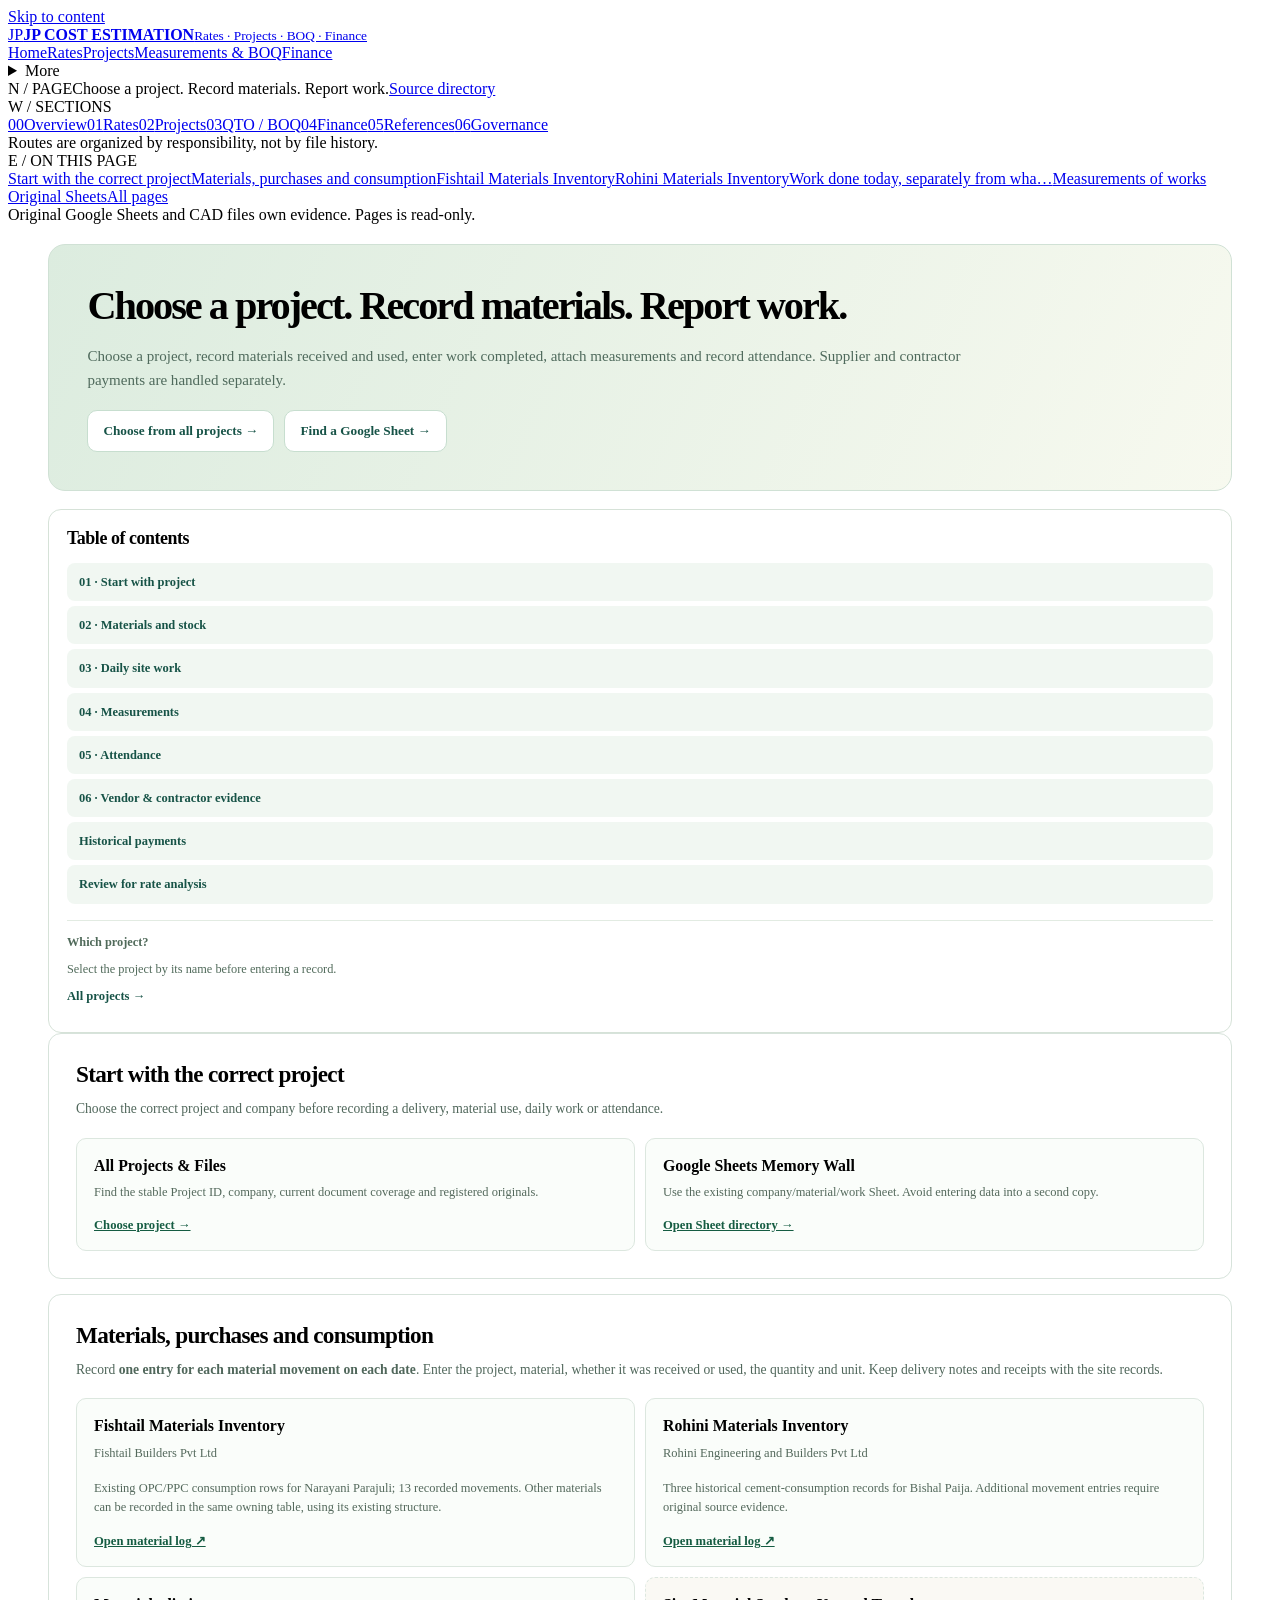
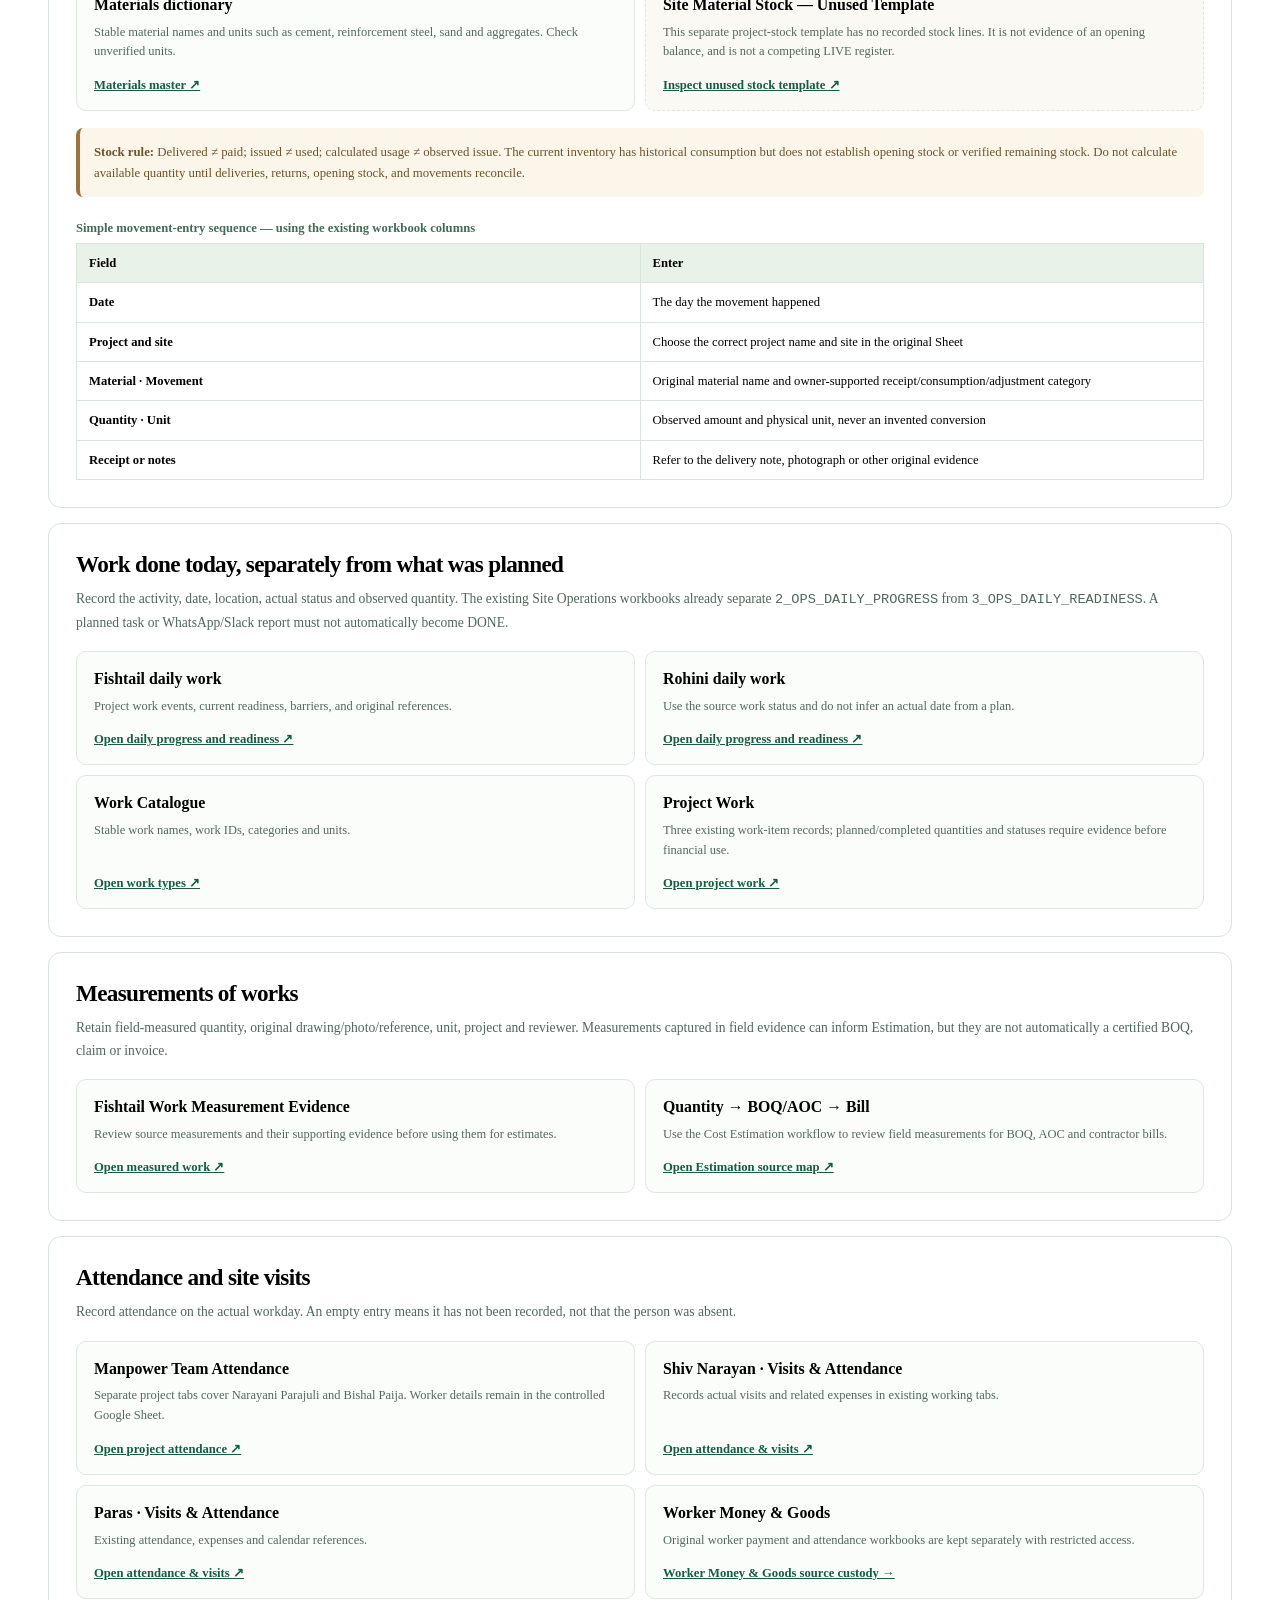
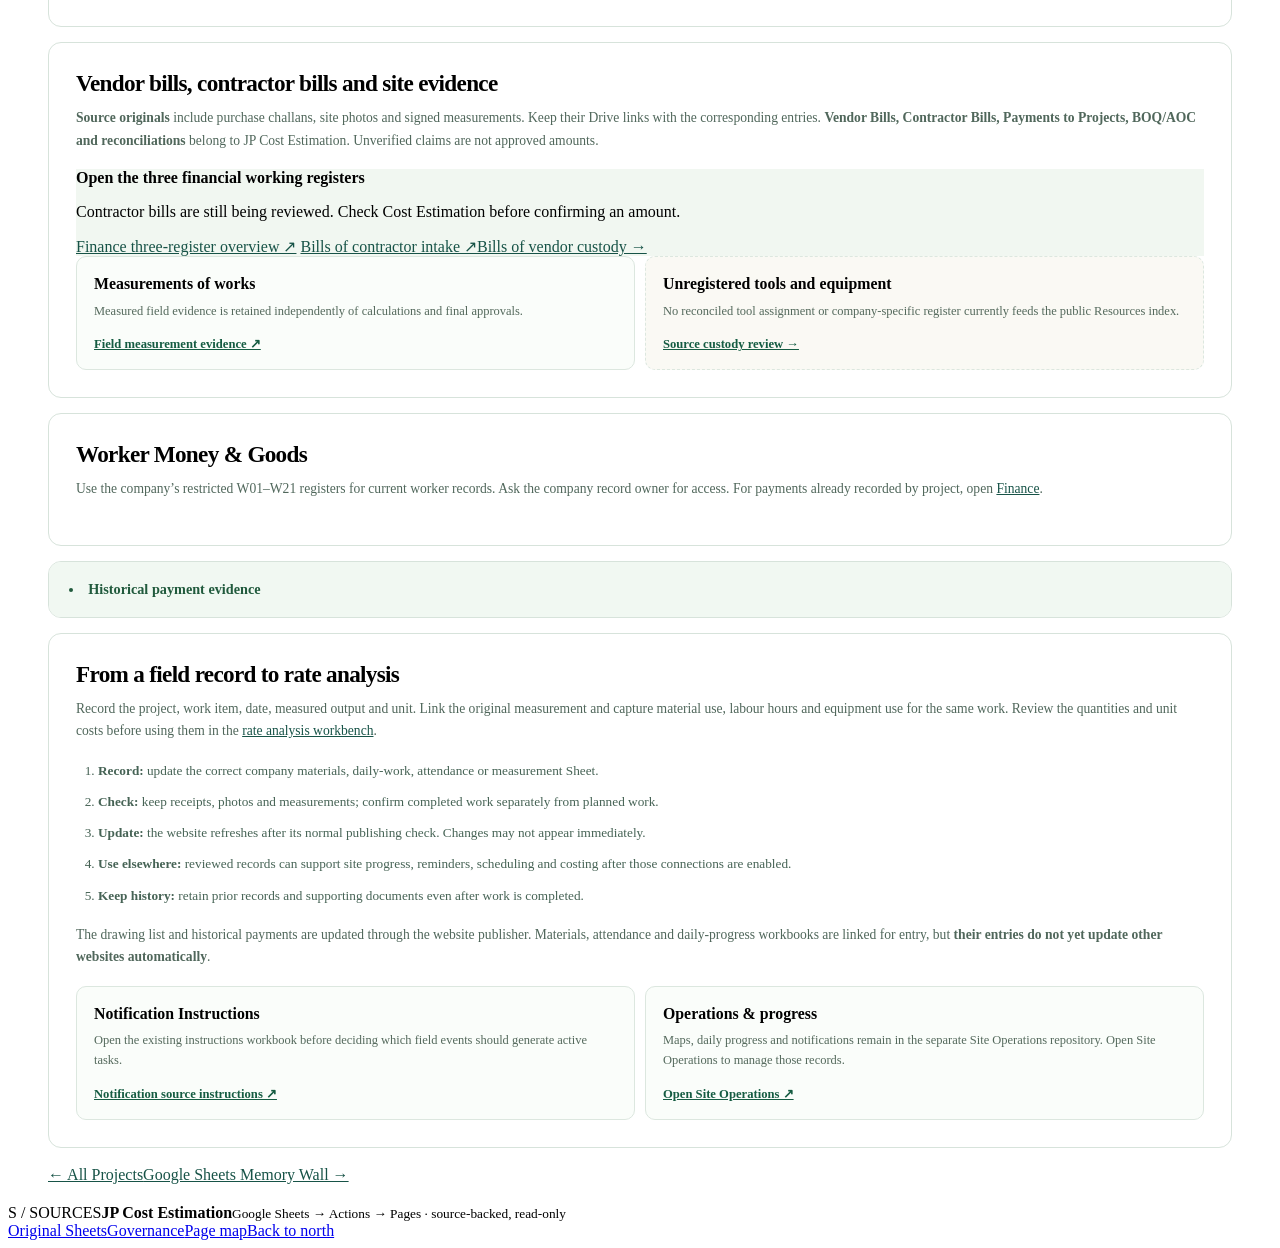
==== field.html @ a6ddfd49 "Migrate Field Resources to JP Cost Estimation" ====
<!doctype html>
<html lang="en">
<head>
  <meta charset="utf-8">
  <meta name="viewport" content="width=device-width, initial-scale=1">
  <meta name="description" content="Original project field records for measurements, materials, daily work and attendance.">
  <title>Field Resources · JP Cost Estimation</title>
  <link rel="stylesheet" href="./styles.css">
  <link rel="stylesheet" href="./site-theme-v0.8.css">
  <link rel="stylesheet" href="./department-pages.css">
  <link rel="stylesheet" href="./field-resources.css">
  <script defer src="./site-navigation-v0.8.js"></script>
  <script defer src="./field-payments.js"></script>
</head>
<body>
<main id="main" class="field-main">
<section class="field-hero"><h1>Choose a project. Record materials. Report work.</h1>
<p>Choose a project, record materials received and used, enter work completed, attach measurements and record attendance. Supplier and contractor payments are handled separately.</p>
<div class="field-hero-links"><a href="https://fabingurung.github.io/jp-field-desk-library/projects.html">Choose from all projects →</a><a href="./source-sheets.html">Find a Google Sheet →</a></div></section>
<div class="field-page-grid">
<aside class="field-left-nav" aria-label="Field Resources table of contents"><h2>Table of contents</h2><nav class="field-toc" aria-label="Field record sections">
<a href="#start">01 · Start with project</a><a href="#materials">02 · Materials and stock</a><a href="#daily-work">03 · Daily site work</a>
<a href="#measurements">04 · Measurements</a><a href="#attendance">05 · Attendance</a>
<a href="#unassigned">06 · Vendor &amp; contractor evidence</a><a href="#historical-payments">Historical payments</a>
<a href="#field-data-flow">Review for rate analysis</a>
</nav><div class="field-side-help"><strong>Which project?</strong><p>Select the project by its name before entering a record.</p><a href="https://fabingurung.github.io/jp-field-desk-library/projects.html">All projects →</a></div></aside>
<div class="field-center">
<section class="field-step" id="start"><h2>Start with the correct project</h2>
<p>Choose the correct project and company before recording a delivery, material use, daily work or attendance.</p>
<div class="field-link-rows"><article class="field-record"><h3>All Projects &amp; Files</h3><p>Find the stable Project ID, company, current document coverage and registered originals.</p><a href="https://fabingurung.github.io/jp-field-desk-library/projects.html">Choose project →</a></article>
<article class="field-record"><h3>Google Sheets Memory Wall</h3><p>Use the existing company/material/work Sheet. Avoid entering data into a second copy.</p><a href="./source-sheets.html">Open Sheet directory →</a></article></div>
</section>
<section class="field-step" id="materials"><h2>Materials, purchases and consumption</h2>
<p>Record <strong>one entry for each material movement on each date</strong>. Enter the project, material, whether it was received or used, the quantity and unit. Keep delivery notes and receipts with the site records.</p>
<div class="field-link-rows"><article class="field-record" id="fishtail"><h3>Fishtail Materials Inventory</h3><p class="field-company-name">Fishtail Builders Pvt Ltd</p><p>Existing OPC/PPC consumption rows for Narayani Parajuli; 13 recorded movements. Other materials can be recorded in the same owning table, using its existing structure.</p><a href="https://docs.google.com/spreadsheets/d/1YshLrDAJDg3CO8F1jmIr2Eucy0-TKwiviVNF5tiAfT0/edit" target="_blank" rel="noopener noreferrer">Open material log ↗</a></article>
<article class="field-record" id="rohini"><h3>Rohini Materials Inventory</h3><p class="field-company-name">Rohini Engineering and Builders Pvt Ltd</p><p>Three historical cement-consumption records for Bishal Paija. Additional movement entries require original source evidence.</p><a href="https://docs.google.com/spreadsheets/d/1GQQDRg3bDPVIrfs1oVm_ycmyBE5NlpxEKzu1DsAz6tk/edit" target="_blank" rel="noopener noreferrer">Open material log ↗</a></article>
<article class="field-record"><h3>Materials dictionary</h3><p>Stable material names and units such as cement, reinforcement steel, sand and aggregates. Check unverified units.</p><a href="https://docs.google.com/spreadsheets/d/10D96YqZn6NbbSm6X6nsPVw4tG_IELIj957uZ2DmhJZs/edit" target="_blank" rel="noopener noreferrer">Materials master ↗</a></article>
<article class="field-record field-empty"><h3>Site Material Stock — Unused Template</h3><p>This separate project-stock template has no recorded stock lines. It is not evidence of an opening balance, and is not a competing LIVE register.</p><a href="https://docs.google.com/spreadsheets/d/1J0c-usE3jUubT_hCTxxklHzyVBzxoFZaJtCsuG3toWA/edit" target="_blank" rel="noopener noreferrer">Inspect unused stock template ↗</a></article></div>
<div class="field-rule"><strong>Stock rule:</strong> Delivered ≠ paid; issued ≠ used; calculated usage ≠ observed issue. The current inventory has historical consumption but does not establish opening stock or verified remaining stock. Do not calculate available quantity until deliveries, returns, opening stock, and movements reconcile.</div>
<table class="field-schema"><caption>Simple movement-entry sequence — using the existing workbook columns</caption><thead><tr><th>Field</th><th>Enter</th></tr></thead><tbody>
<tr><th>Date</th><td>The day the movement happened</td></tr>
<tr><th>Project and site</th><td>Choose the correct project name and site in the original Sheet</td></tr>
<tr><th>Material · Movement</th><td>Original material name and owner-supported receipt/consumption/adjustment category</td></tr>
<tr><th>Quantity · Unit</th><td>Observed amount and physical unit, never an invented conversion</td></tr>
<tr><th>Receipt or notes</th><td>Refer to the delivery note, photograph or other original evidence</td></tr>
</tbody></table></section>
<section class="field-step" id="daily-work"><h2>Work done today, separately from what was planned</h2>
<p>Record the activity, date, location, actual status and observed quantity. The existing Site Operations workbooks already separate <code>2_OPS_DAILY_PROGRESS</code> from <code>3_OPS_DAILY_READINESS</code>. A planned task or WhatsApp/Slack report must not automatically become DONE.</p>
<div class="field-link-rows"><article class="field-record"><h3>Fishtail daily work</h3><p>Project work events, current readiness, barriers, and original references.</p><a href="https://docs.google.com/spreadsheets/d/1-pE1d4uxytIZsKF8Tzu3eBDlXL4MLIYiGGvVoKMqo1k/edit" target="_blank" rel="noopener noreferrer">Open daily progress and readiness ↗</a></article>
<article class="field-record"><h3>Rohini daily work</h3><p>Use the source work status and do not infer an actual date from a plan.</p><a href="https://docs.google.com/spreadsheets/d/1agDIiVfTwicWAxix07HaukX7EemNdO4IyghYcBH_kys/edit" target="_blank" rel="noopener noreferrer">Open daily progress and readiness ↗</a></article>
<article class="field-record"><h3>Work Catalogue</h3><p>Stable work names, work IDs, categories and units.</p><a href="https://docs.google.com/spreadsheets/d/1D4T08NciyhlMxxTgTtik_SJWf-UaIytB56fNRsvuqms/edit" target="_blank" rel="noopener noreferrer">Open work types ↗</a></article>
<article class="field-record"><h3>Project Work</h3><p>Three existing work-item records; planned/completed quantities and statuses require evidence before financial use.</p><a href="https://docs.google.com/spreadsheets/d/17YPRpaXIdHloH5-lzsjUpNvXLbsDfrIrlsn2jZ-7KKc/edit" target="_blank" rel="noopener noreferrer">Open project work ↗</a></article></div></section>
<section class="field-step" id="measurements"><h2>Measurements of works</h2><p>Retain field-measured quantity, original drawing/photo/reference, unit, project and reviewer. Measurements captured in field evidence can inform Estimation, but they are not automatically a certified BOQ, claim or invoice.</p>
<div class="field-link-rows"><article class="field-record"><h3>Fishtail Work Measurement Evidence</h3><p>Review source measurements and their supporting evidence before using them for estimates.</p><a href="https://docs.google.com/spreadsheets/d/1NvvOD7UUDAvWVnGOC33q2MOy3h6ZDoD1Y2es9l3dpiY/edit" target="_blank" rel="noopener noreferrer">Open measured work ↗</a></article>
<article class="field-record"><h3>Quantity → BOQ/AOC → Bill</h3><p>Use the Cost Estimation workflow to review field measurements for BOQ, AOC and contractor bills.</p><a href="./source-sheets.html" target="_blank" rel="noopener noreferrer">Open Estimation source map ↗</a></article></div></section>
<section class="field-step" id="attendance"><h2>Attendance and site visits</h2><p>Record attendance on the actual workday. An empty entry means it has not been recorded, not that the person was absent.</p>
<div class="field-link-rows"><article class="field-record"><h3>Manpower Team Attendance</h3><p>Separate project tabs cover Narayani Parajuli and Bishal Paija. Worker details remain in the controlled Google Sheet.</p><a href="https://docs.google.com/spreadsheets/d/1FuFvccGvDwlszfzGL7_TP4qChBptA8Pil7eq6O5qlPw/edit" target="_blank" rel="noopener noreferrer">Open project attendance ↗</a></article>
<article class="field-record"><h3>Shiv Narayan · Visits &amp; Attendance</h3><p>Records actual visits and related expenses in existing working tabs.</p><a href="https://docs.google.com/spreadsheets/d/16B3tBDNF6YQgt79tptMSygSrsUZXoTWI3yDzUmNnWuc/edit" target="_blank" rel="noopener noreferrer">Open attendance & visits ↗</a></article>
<article class="field-record"><h3>Paras · Visits &amp; Attendance</h3><p>Existing attendance, expenses and calendar references.</p><a href="https://docs.google.com/spreadsheets/d/1blVxu1qfmZU06J5QNjwpyOBDnqtR9HzC_GEzk5WWFBw/edit" target="_blank" rel="noopener noreferrer">Open attendance & visits ↗</a></article>
<article class="field-record"><h3>Worker Money &amp; Goods</h3><p>Original worker payment and attendance workbooks are kept separately with restricted access.</p><a href="#workforce">Worker Money &amp; Goods source custody →</a></article></div></section>
<section class="field-step" id="unassigned"><h2>Vendor bills, contractor bills and site evidence</h2><p><strong>Source originals</strong> include purchase challans, site photos and signed measurements. Keep their Drive links with the corresponding entries. <strong>Vendor Bills, Contractor Bills, Payments to Projects, BOQ/AOC and reconciliations</strong> belong to JP Cost Estimation. Unverified claims are not approved amounts.</p>
<div class="finance-bridge"><h3>Open the three financial working registers</h3><p>Contractor bills are still being reviewed. Check Cost Estimation before confirming an amount.</p><nav><a href="./finance.html#cost-register-triad" target="_blank" rel="noopener noreferrer">Finance three-register overview ↗</a>
<a href="./memory-posters.html#contractor-bills-intake" target="_blank" rel="noopener noreferrer">Bills of contractor intake ↗</a><a href="./finance.html#cost-register-triad">Bills of vendor custody →</a></nav></div>
<div class="field-link-rows"><article class="field-record"><h3>Measurements of works</h3><p>Measured field evidence is retained independently of calculations and final approvals.</p><a href="https://docs.google.com/spreadsheets/d/1NvvOD7UUDAvWVnGOC33q2MOy3h6ZDoD1Y2es9l3dpiY/edit" target="_blank" rel="noopener noreferrer">Field measurement evidence ↗</a></article>
<article class="field-record field-empty"><h3>Unregistered tools and equipment</h3><p>No reconciled tool assignment or company-specific register currently feeds the public Resources index.</p><a href="./source-sheets.html">Source custody review →</a></article></div></section>
<section class="field-step" id="workforce">
<h2>Worker Money &amp; Goods</h2>
<p>Use the company’s restricted W01–W21 registers for current worker records. Ask the company record owner for access. For payments already recorded by project, open <a href="./finance.html#cost-register-triad">Finance</a>.</p>
</section>
<details class="field-archive" id="historical-payments"><summary>Historical payment evidence</summary><p class="field-archive-note">Reference history only. This is not today's attendance, current payroll or a certified payment balance.</p>
<section class="portal-section" id="historical-payment-records">

<h2>Historical worker payment transactions</h2>
<p>Original rows from <a href="https://docs.google.com/spreadsheets/d/1ShS8wI6OAZA6Is-DLJK3sVkJzl3i5mn5zK-on38fE9I/edit">Wage List 11 — PAYMENT — CLEAN v1.1</a>, tab <code>Payment</code>. Source fields and amounts are preserved. This is historical payment/advance/ration evidence, not independently certified payroll or the W01–W21 Money &amp; Goods ledger.</p>
<p class="portal-notice"><strong>Public publication:</strong> this source-derived table is visible to everyone who visits GitHub Pages. The access restrictions on the original Google Sheet do not apply to the generated public table. No bank or contact details are exported.</p>
<p id="payments-load-status" role="status" aria-live="polite">Loading the source-verified clean Payment publication…</p>
<div id="payment-controls" class="payment-controls" hidden>
<label for="payment-worker">Worker<select id="payment-worker"><option>Loading</option></select></label>
<label for="payment-category">Payment category<select id="payment-category"><option>Loading</option></select></label>
<label for="payment-site">Project / site<select id="payment-site"><option>Loading</option></select></label>
<button id="payment-reset" type="button">Reset filters</button>
</div>
<div id="payment-view" hidden>
<p id="payment-summary" role="status" aria-live="polite"></p>
<div class="payment-table-wrap" tabindex="0" role="region" aria-label="Source-derived historical payments, horizontally scrollable on small screens">
<table class="payment-table"><thead><tr><th>Date</th><th>Worker</th><th>Project / Site</th><th>Category</th><th>Amount (NPR)</th><th>Source evidence</th></tr></thead><tbody id="payment-record-body"></tbody></table></div>
<div class="payment-pager"><button type="button" id="payment-prev">Previous</button><span id="payment-page"></span><button type="button" id="payment-next">Next</button></div>
<p class="payment-caveat">Dates, amounts and source coordinates are recorded, not inferred. Negative contract adjustments retain their original signs. The original worker money ledger and final payable reconciliation remain separately governed.</p>
</div></section>

</details>
<section class="field-step" id="field-data-flow"><h2>From a field record to rate analysis</h2>
<p>Record the project, work item, date, measured output and unit. Link the original measurement and capture material use, labour hours and equipment use for the same work. Review the quantities and unit costs before using them in the <a href="./rate-workbench.html?view=analysis">rate analysis workbench</a>.</p><ol class="field-flow">
<li><strong>Record:</strong> update the correct company materials, daily-work, attendance or measurement Sheet.</li>
<li><strong>Check:</strong> keep receipts, photos and measurements; confirm completed work separately from planned work.</li>
<li><strong>Update:</strong> the website refreshes after its normal publishing check. Changes may not appear immediately.</li>
<li><strong>Use elsewhere:</strong> reviewed records can support site progress, reminders, scheduling and costing after those connections are enabled.</li>
<li><strong>Keep history:</strong> retain prior records and supporting documents even after work is completed.</li></ol>
<p>The drawing list and historical payments are updated through the website publisher. Materials, attendance and daily-progress workbooks are linked for entry, but <strong>their entries do not yet update other websites automatically</strong>.</p>
<div class="field-link-rows"><article class="field-record"><h3>Notification Instructions</h3><p>Open the existing instructions workbook before deciding which field events should generate active tasks.</p><a href="https://docs.google.com/spreadsheets/d/1ZPtTos8t9Cym_qnpiUhiyuTxndSc6sGzzv390ahAw4I/edit" target="_blank" rel="noopener noreferrer">Notification source instructions ↗</a></article>
<article class="field-record"><h3>Operations &amp; progress</h3><p>Maps, daily progress and notifications remain in the separate Site Operations repository. Open Site Operations to manage those records.</p><a href="https://fabingurung.github.io/jp-site-operations/" target="_blank" rel="noopener noreferrer">Open Site Operations ↗</a></article></div>
</section></div>

</div>
<nav class="page-trail"><a href="https://fabingurung.github.io/jp-field-desk-library/projects.html">← All Projects</a><a href="./source-sheets.html">Google Sheets Memory Wall →</a></nav>
</main>
</body>
</html>
---- field-resources.css ----
/* Field v2: one vertical task narrative, persistent table of contents, responsive rails. */
.field-main{max-width:1780px;margin:auto;padding:20px clamp(12px,2vw,34px) 44px}
.field-hero{padding:clamp(23px,3vw,43px);background:linear-gradient(115deg,#dcecdf,#f7f9ef);border:1px solid #d0e1d5;border-radius:17px}
.field-hero h1{font-size:clamp(1.85rem,3.15vw,3.1rem);line-height:1.14;letter-spacing:-.05em;margin:0 0 11px}
.field-hero p:not(.eyebrow){font-size:.94rem;line-height:1.6;color:#4f6a5c;max-width:930px}
.field-hero-links{display:flex;flex-wrap:wrap;gap:10px;margin-top:17px}
.field-hero-links a{background:#fff;color:#1d6344;border:1px solid #c7decf;border-radius:10px;padding:12px 15px;text-decoration:none;font-size:.83rem;font-weight:780}
.field-page-grid{display:grid;grid-template-columns:minmax(190px,220px) minmax(0,1fr) minmax(180px,245px);gap:16px;align-items:start;margin:18px 0}
.field-left-nav,.field-right-rail{border:1px solid #d6e2d8;background:#fff;border-radius:13px;padding:18px;position:sticky;top:15px}
.field-left-nav h2,.field-right-rail h2{font-size:1.12rem;margin:0 0 14px;letter-spacing:-.025em}
.field-toc{display:grid;gap:5px}
.field-toc a{color:#21593f;background:#f1f7f2;text-decoration:none;border-radius:8px;padding:11px 12px;font-size:.78rem;font-weight:770;line-height:1.3}
.field-toc a:hover,.field-toc a:focus-visible{background:#dcefe0}
.field-side-help{border-top:1px solid #e2ebe2;margin-top:16px;padding-top:14px;font-size:.77rem;color:#506a5a}
.field-side-help a,.field-right-rail>a{color:#165e42;font-weight:790;text-decoration:none;font-size:.79rem;display:block;margin:10px 0}
.field-right-rail li{margin-bottom:9px;font-size:.8rem;color:#355949}
.field-right-rail ol{padding-left:20px}.field-right-rail p{font-size:.76rem;color:#536d5e;line-height:1.6}
.field-center{display:grid;gap:15px;min-width:0}
.field-step,.field-archive{border:1px solid #d7e3db;background:#fff;border-radius:13px;padding:clamp(17px,2.5vw,27px);scroll-margin-top:20px}
.field-step-label{font-size:.68rem;letter-spacing:.115em;text-transform:uppercase;font-weight:860;color:#287650;margin:0 0 8px!important}
.field-step>h2{font-size:clamp(1.14rem,2vw,1.45rem);letter-spacing:-.03em;margin:0 0 10px}
.field-step>p:not(.field-step-label),.field-archive-note{font-size:.85rem;line-height:1.65;color:#50675b;margin:0 0 17px}
.field-link-rows{display:grid;grid-template-columns:repeat(2,minmax(0,1fr));gap:10px}
.field-link-rows .field-record{display:flex;flex-direction:column;gap:7px;border:1px solid #dce7df;border-radius:10px;background:#fafdfa;padding:17px;min-width:0}
.field-link-rows .field-record h3{font-size:.99rem;margin:0;line-height:1.3}
.field-link-rows .field-record p{font-size:.78rem;line-height:1.58;color:#54695c;margin:0 0 8px}
.field-link-rows .field-record a{font-size:.79rem;color:#155c42;font-weight:780;overflow-wrap:anywhere;margin-top:auto}
.field-link-rows .field-empty{background:#faf9f4;border-style:dashed}
.field-rule{margin:17px 0;border-left:4px solid #997340;background:#fbf6e9;color:#6d532c;padding:14px;border-radius:7px;font-size:.8rem;line-height:1.6}
.field-schema{border-collapse:collapse;width:100%;font-size:.79rem;margin-top:15px}
.field-schema caption{text-align:left;color:#446b55;font-weight:750;padding:7px 0}
.field-schema th,.field-schema td{padding:10px 12px;border:1px solid #d8e5dc;vertical-align:top;text-align:left;line-height:1.45}
.field-schema thead{background:#e8f2e8}
.field-schema th{width:32%}
.field-archive{padding:0;overflow:hidden}
.field-archive summary{font-weight:820;font-size:.89rem;cursor:pointer;padding:19px 20px;list-style:inside;color:#215a3d;background:#f1f8f2}
.field-archive-note{padding:12px 19px 0}
.field-archive>.portal-section{margin:8px 15px 15px;box-shadow:none!important}
.field-flow{padding-left:22px;margin:0 0 18px}
.field-flow li{font-size:.83rem;line-height:1.6;margin-bottom:10px;color:#466355}
.field-center .finance-bridge{max-width:none;background:#f1f7f1}
.field-center .finance-bridge h3{font-size:1rem;margin:0 0 7px}
.field-center .finance-bridge a{white-space:normal}
@media(max-width:1250px){.field-page-grid{grid-template-columns:200px minmax(0,1fr)}.field-right-rail{position:static;grid-column:2;grid-row:auto}.field-right-rail ol{display:grid;grid-template-columns:repeat(2,minmax(0,1fr));gap:2px 15px}}
@media(max-width:800px){.field-page-grid{display:flex;flex-direction:column}.field-left-nav,.field-right-rail,.field-center{width:100%;position:static}.field-left-nav{padding:14px}.field-toc{display:flex;overflow:auto;padding-bottom:4px;scrollbar-width:thin}.field-toc a{white-space:nowrap;flex:0 0 auto}.field-link-rows{grid-template-columns:1fr}.field-main{padding:10px 10px 30px}.field-hero{padding:21px}.field-right-rail ol{display:block}}
@media print{.field-left-nav,.field-right-rail,.north,.south{display:none}.field-page-grid{display:block}.field-center{display:block}.field-step{break-inside:avoid}.field-archive summary{display:none}}

.payment-controls{display:grid;grid-template-columns:1.1fr 1fr 1.5fr auto;gap:10px;align-items:end;margin:15px 0}
.payment-controls[hidden],#payment-view[hidden]{display:none}
.payment-controls label{display:flex;flex-direction:column;gap:6px;min-width:0;color:var(--deep);font-size:.79rem;font-weight:760}
.payment-controls select{padding:10px 8px;border:1px solid var(--line);border-radius:8px;background:white;min-width:0;width:100%;font:inherit}
.payment-controls button,.payment-pager button{border:1px solid var(--line);border-radius:8px;padding:10px 13px;background:#eaf4eb;color:var(--deep);font-size:.81rem;font-weight:760;cursor:pointer}
.payment-pager button:disabled{opacity:.42;cursor:default}
.payment-table-wrap{max-width:100%;overflow-x:auto;border:1px solid var(--line);border-radius:10px;outline-offset:2px}
.payment-table{border-collapse:collapse;width:100%;min-width:800px;font-size:.81rem}
.payment-table th,.payment-table td{padding:10px 11px;border-bottom:1px solid #e8eee8;text-align:left;white-space:normal;vertical-align:top}
.payment-table th{font-weight:820;color:var(--deep);background:#edf5ed;position:sticky;top:0}
.payment-table tbody tr:nth-child(2n){background:#fcfdfa}
.payment-table .payment-amount{text-align:right;white-space:nowrap;font-variant-numeric:tabular-nums}
.payment-table .payment-source{font-family:ui-monospace,monospace;font-size:.72rem;overflow-wrap:anywhere}
.payment-pager{display:flex;align-items:center;justify-content:space-between;gap:10px;margin:13px 0;font-size:.8rem}
.payment-caveat{font-size:.75rem;color:var(--dim);line-height:1.57}
@media(max-width:850px){.payment-controls{grid-template-columns:1fr 1fr}.payment-controls button{width:100%}}
@media(max-width:480px){.payment-controls{grid-template-columns:1fr}.payment-table{min-width:740px}}
.field-main {max-width: 74rem; margin: 0 auto; padding: 1.25rem; }
.field-main a { color: var(--jp-link, #175347); }
.field-main .payment-table-wrap { overflow-x: auto; }
.field-main .field-page-grid { display: block; }
.field-main .payment-controls select { max-width: 100%; }
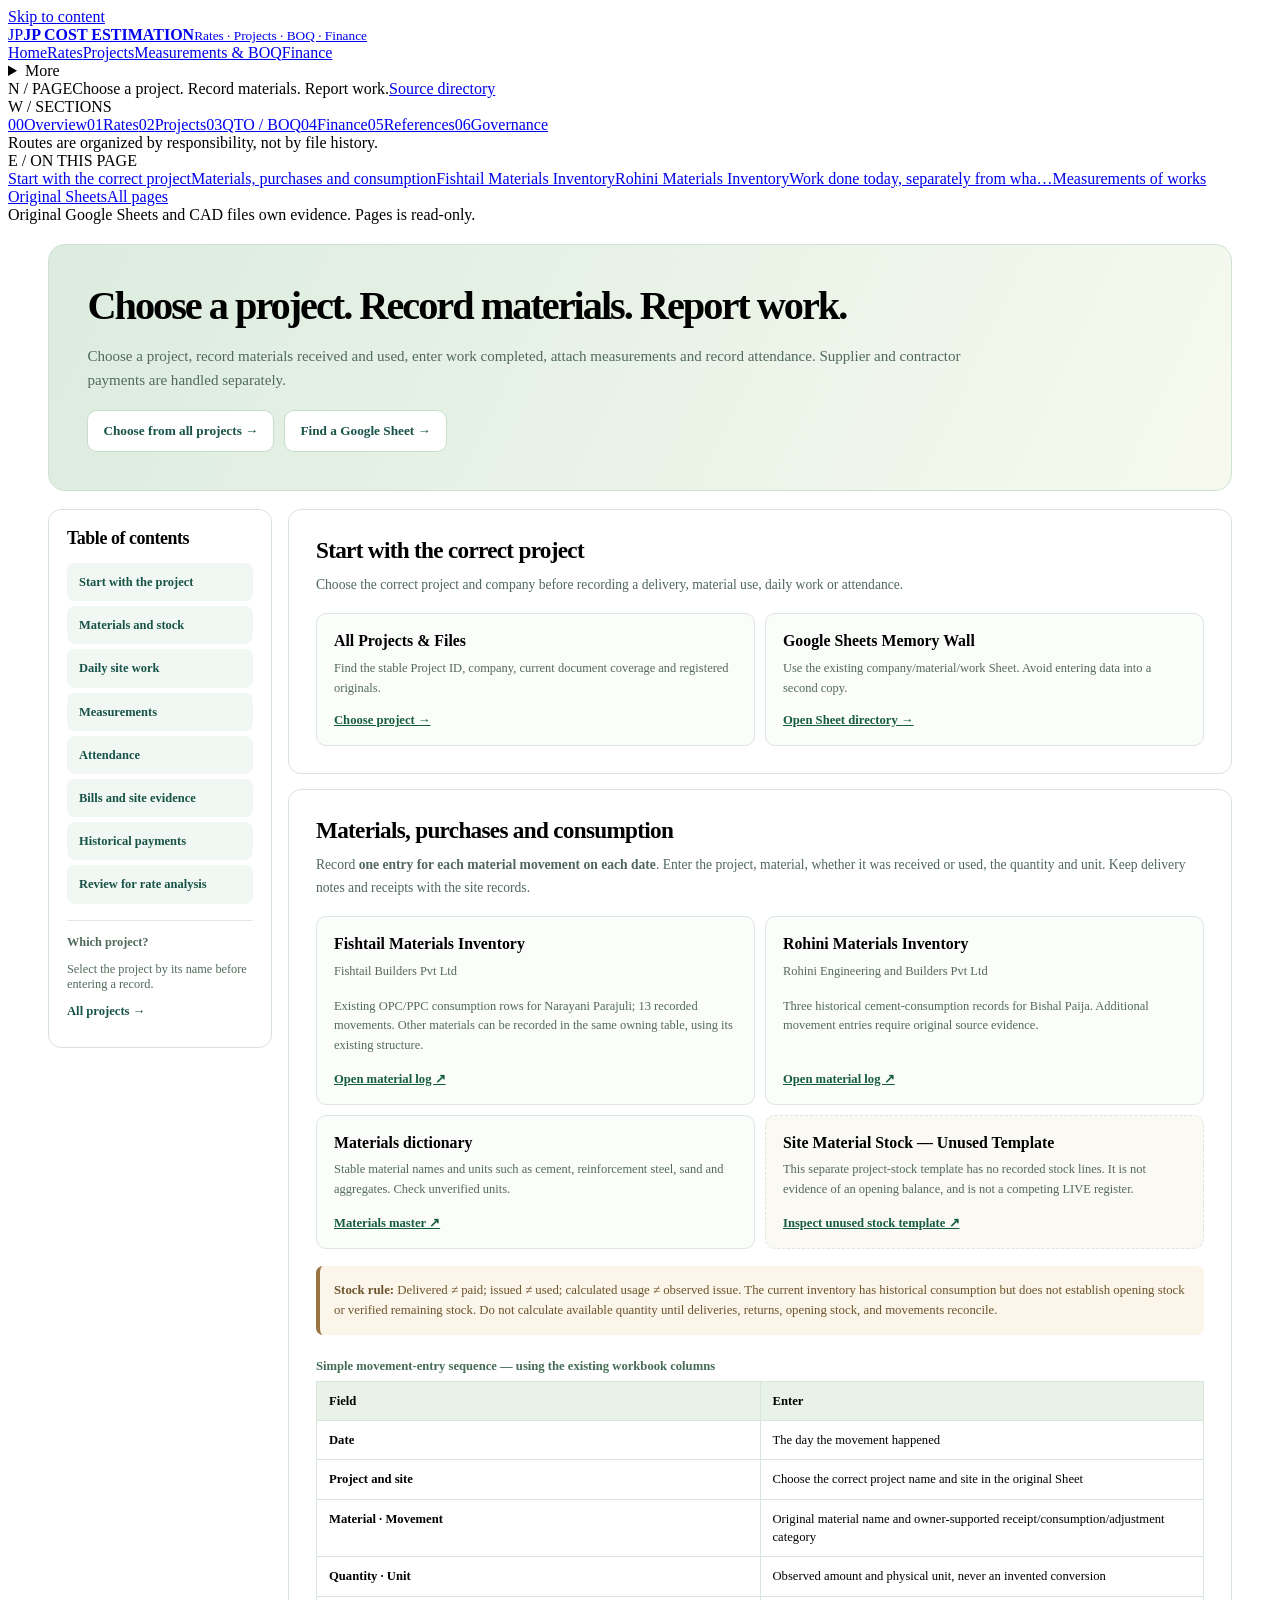
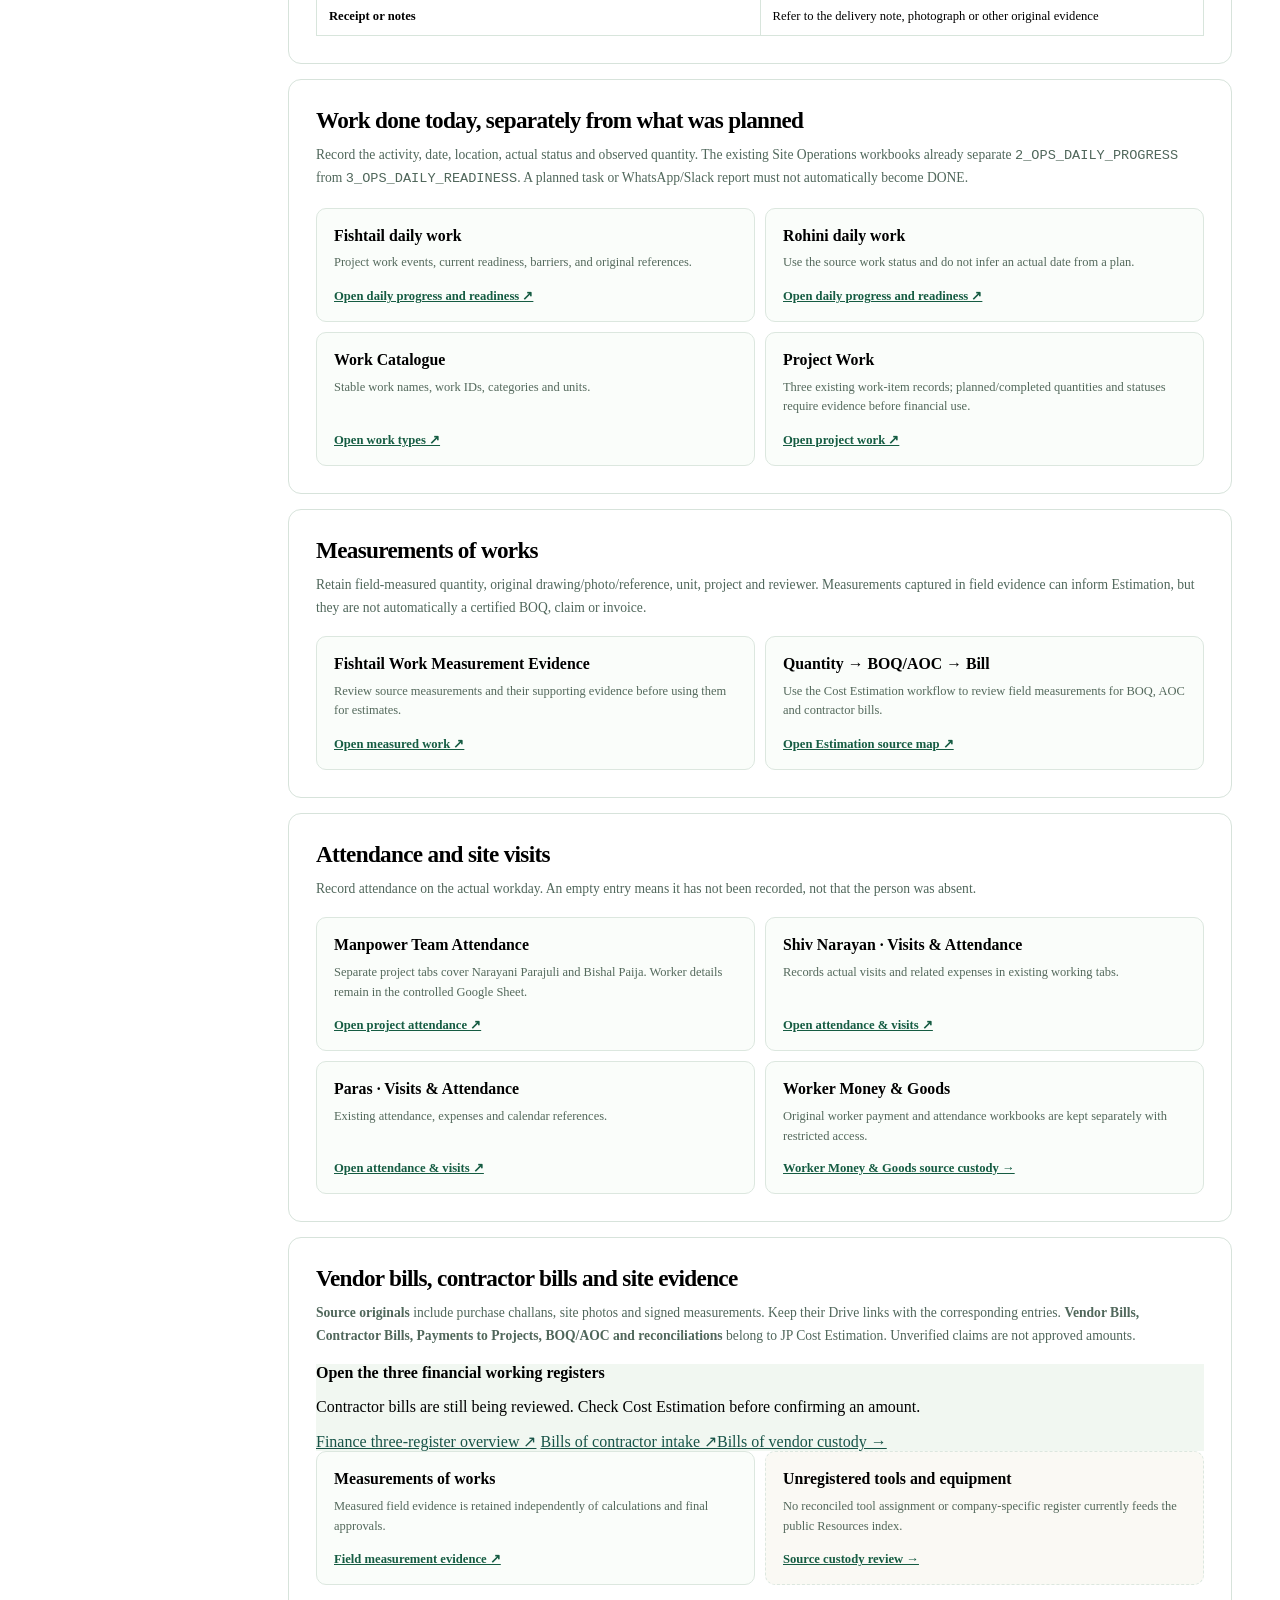
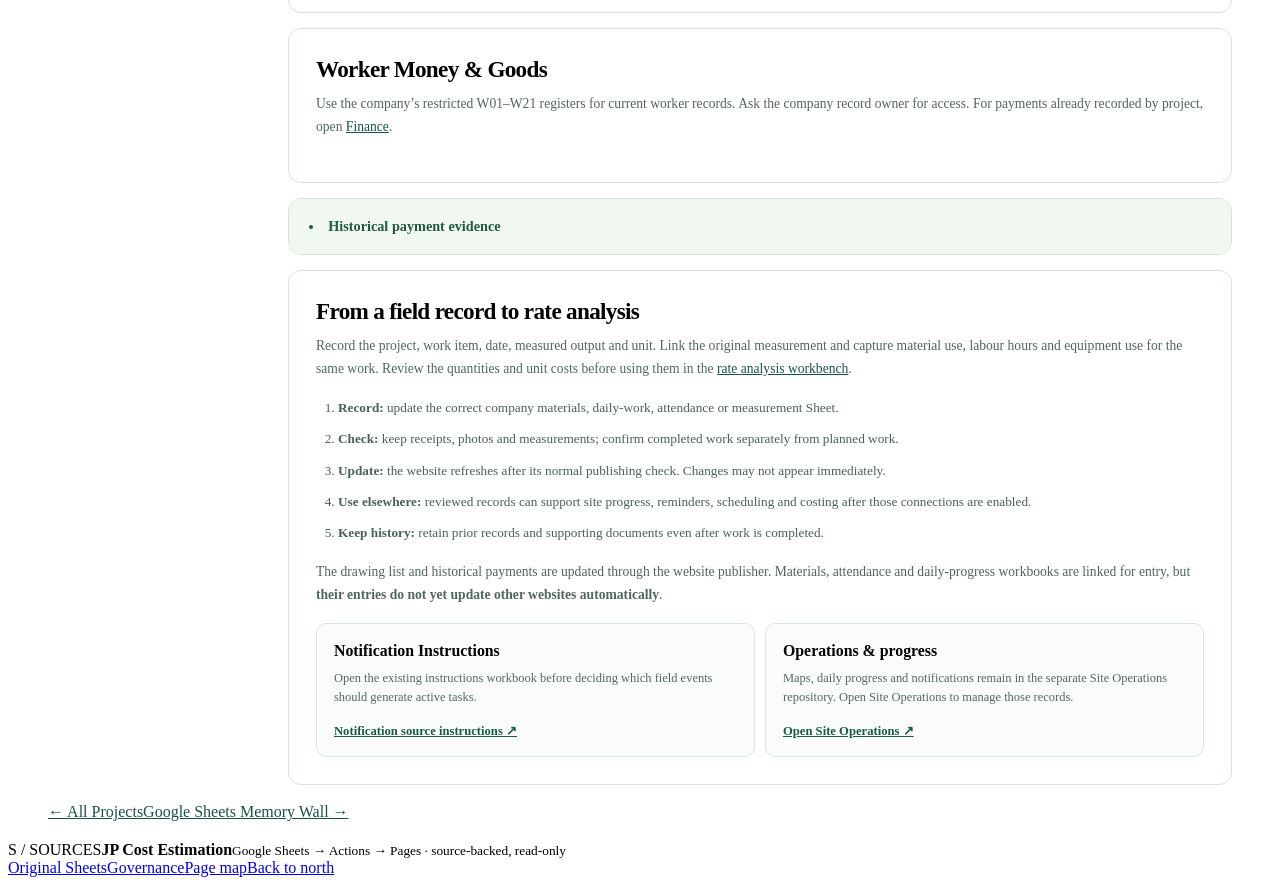
==== commit 1ebbbdbc: "Carry forward the verified KKG snapshot for the field cutover" ====
--- a/field.html
+++ b/field.html
@@ -19,9 +19,9 @@
 <div class="field-hero-links"><a href="https://fabingurung.github.io/jp-field-desk-library/projects.html">Choose from all projects →</a><a href="./source-sheets.html">Find a Google Sheet →</a></div></section>
 <div class="field-page-grid">
 <aside class="field-left-nav" aria-label="Field Resources table of contents"><h2>Table of contents</h2><nav class="field-toc" aria-label="Field record sections">
-<a href="#start">01 · Start with project</a><a href="#materials">02 · Materials and stock</a><a href="#daily-work">03 · Daily site work</a>
-<a href="#measurements">04 · Measurements</a><a href="#attendance">05 · Attendance</a>
-<a href="#unassigned">06 · Vendor &amp; contractor evidence</a><a href="#historical-payments">Historical payments</a>
+<a href="#start">Start with the project</a><a href="#materials">Materials and stock</a><a href="#daily-work">Daily site work</a>
+<a href="#measurements">Measurements</a><a href="#attendance">Attendance</a>
+<a href="#unassigned">Bills and site evidence</a><a href="#historical-payments">Historical payments</a>
 <a href="#field-data-flow">Review for rate analysis</a>
 </nav><div class="field-side-help"><strong>Which project?</strong><p>Select the project by its name before entering a record.</p><a href="https://fabingurung.github.io/jp-field-desk-library/projects.html">All projects →</a></div></aside>
 <div class="field-center">
--- a/field-resources.css
+++ b/field-resources.css
@@ -65,5 +65,11 @@
 .field-main {max-width: 74rem; margin: 0 auto; padding: 1.25rem; }
 .field-main a { color: var(--jp-link, #175347); }
 .field-main .payment-table-wrap { overflow-x: auto; }
-.field-main .field-page-grid { display: block; }
+.field-main { --deep: #1d523a; --line: #d5e2da; --dim: #425c50; }
+.field-page-grid { grid-template-columns: minmax(10rem, 14rem) minmax(0, 1fr); }
+@media (max-width: 800px) {
+  .field-page-grid { display: flex; flex-direction: column; }
+  .field-toc { max-width: 100%; }
+  .field-schema th, .field-schema td { padding: .5rem; }
+}
 .field-main .payment-controls select { max-width: 100%; }
